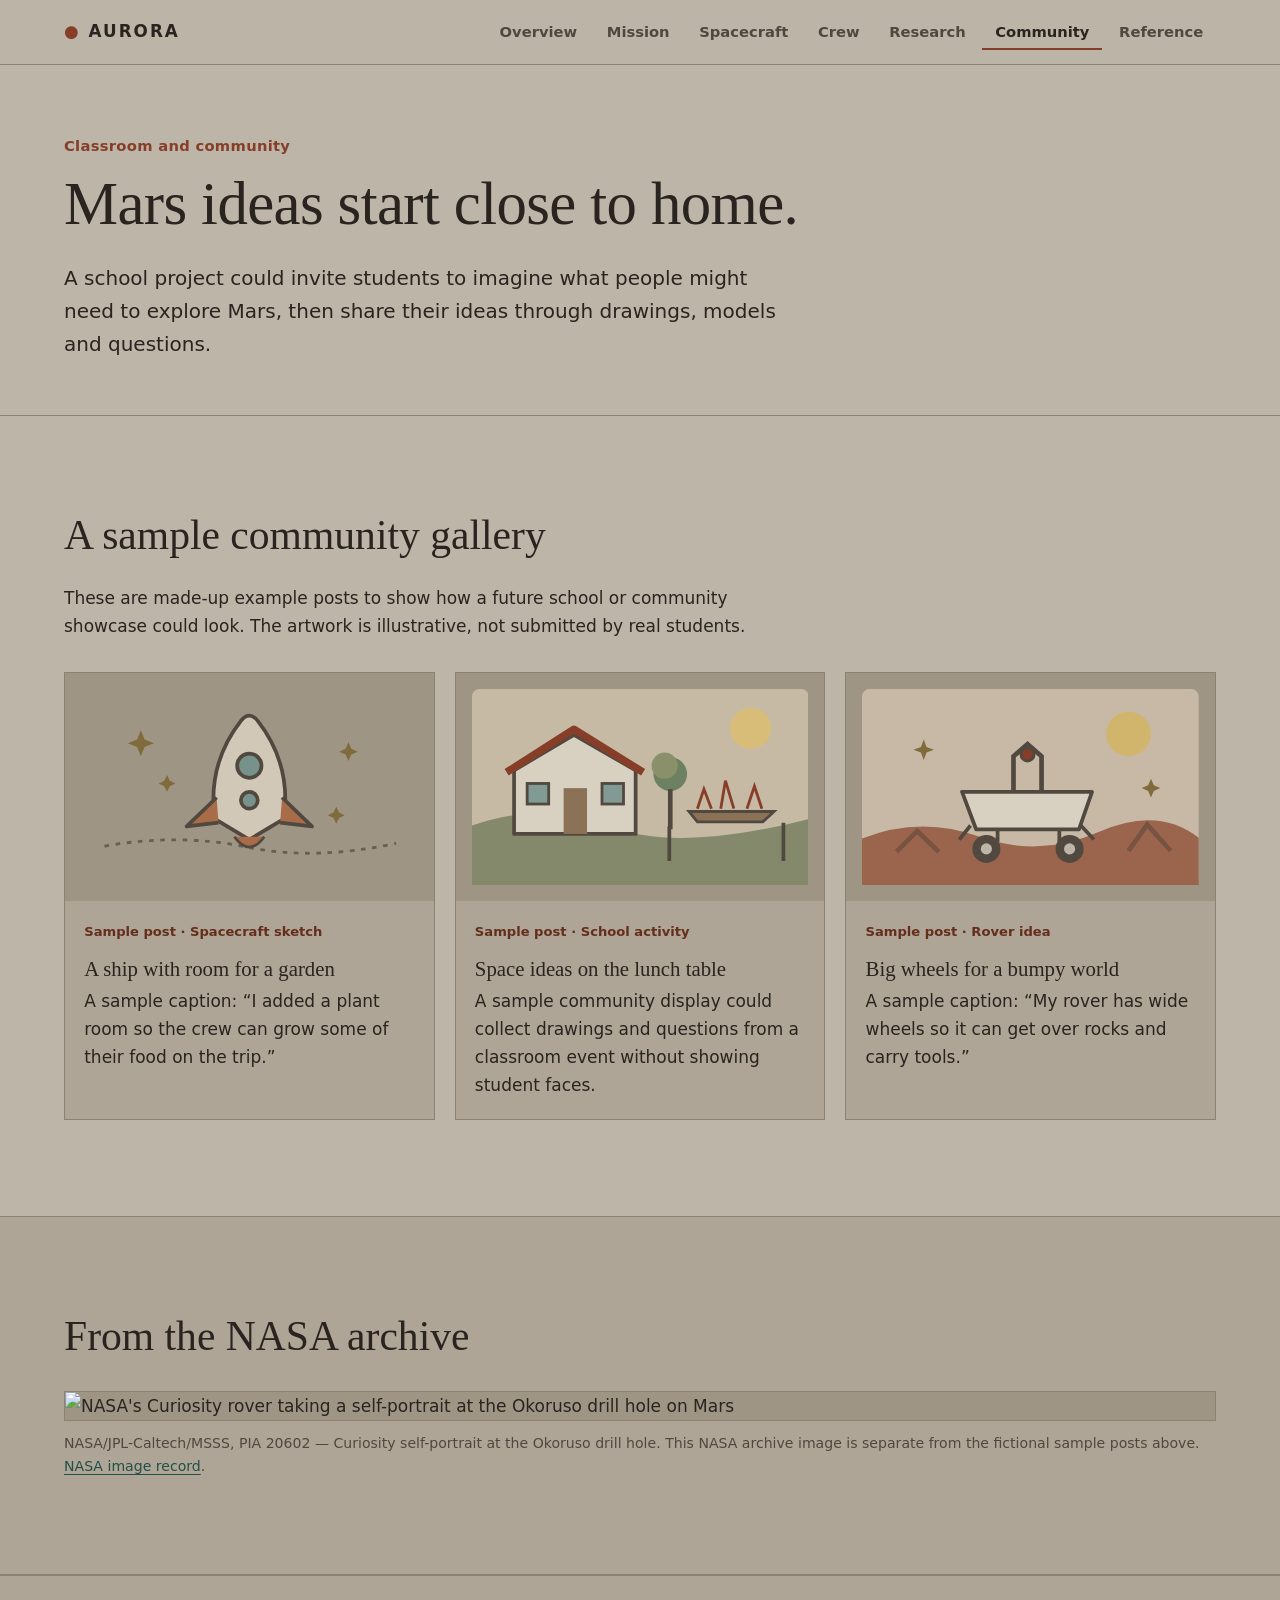
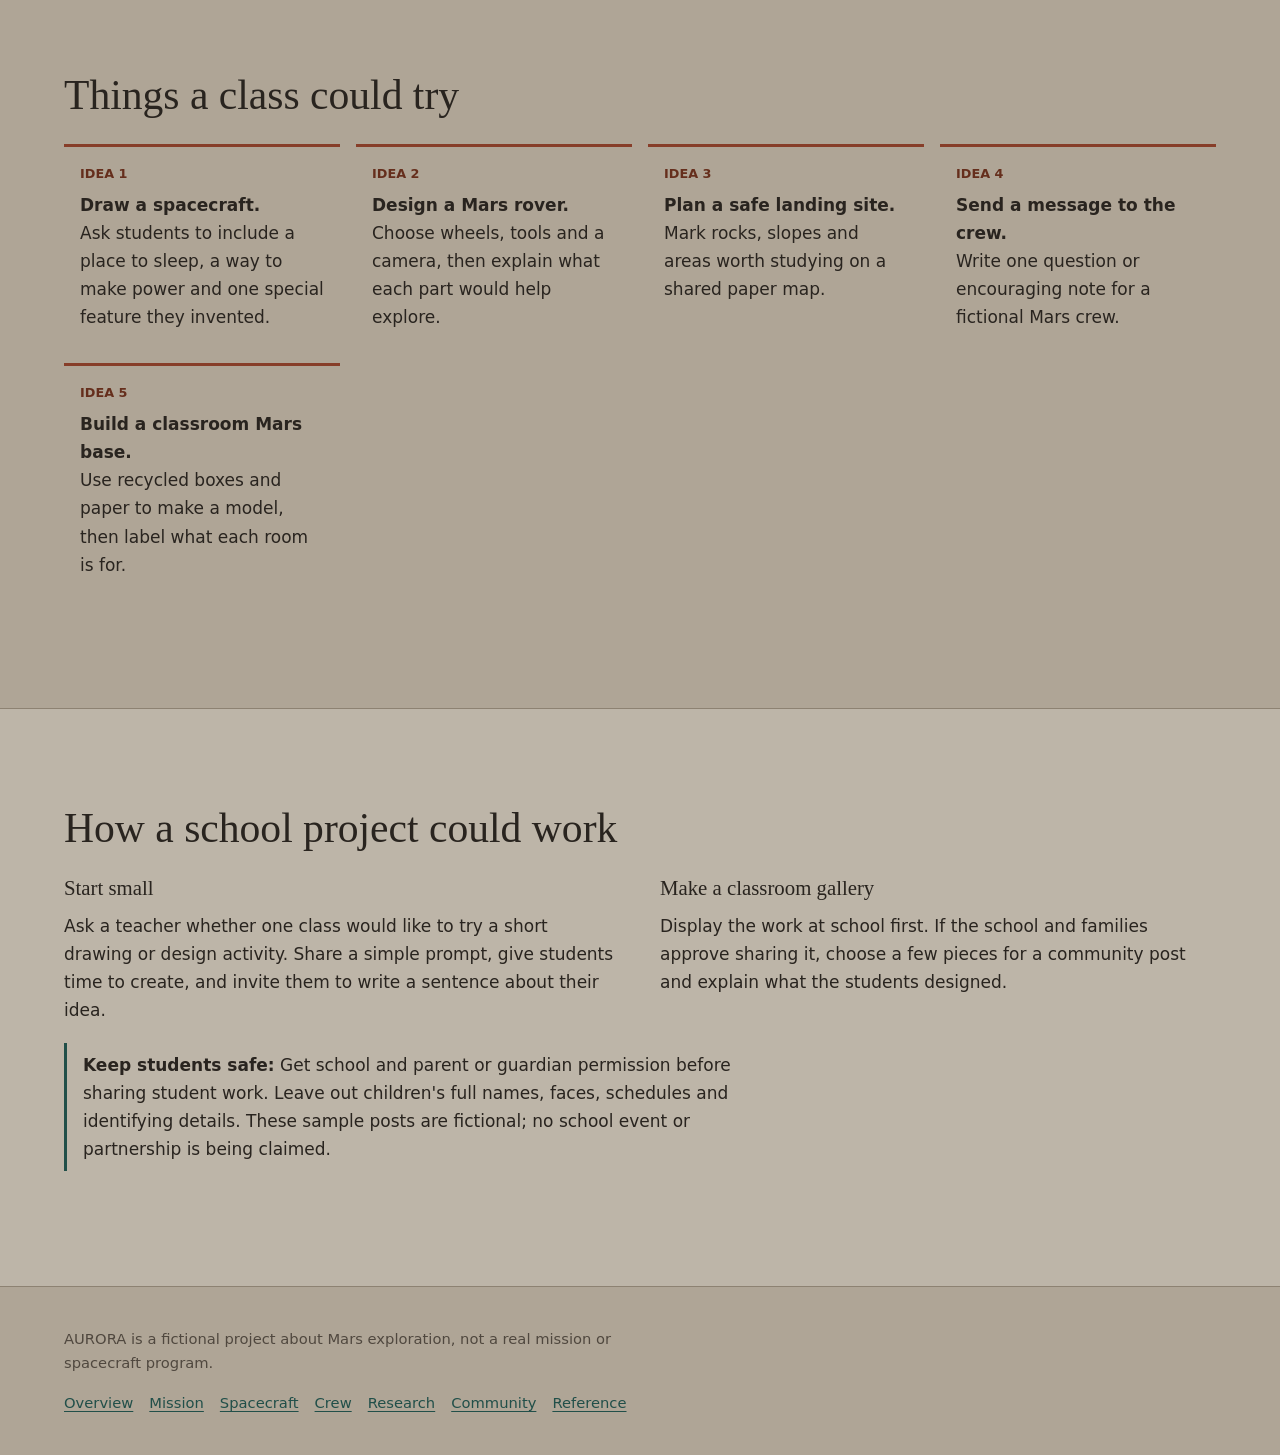
==== aurora-site/aurora/community.html @ b1626e79 "Commit 1 of new project" ====
<!DOCTYPE html>
<html lang="en" class="no-js">
<head>
  <meta charset="utf-8">
  <meta name="viewport" content="width=device-width, initial-scale=1">
  <title>Community | AURORA</title>
  <meta name="description" content="Sample classroom projects and ideas for bringing Mars exploration to a school community.">
  <meta name="theme-color" content="#bdb5a8">
  <link rel="icon" href="assets/favicon.svg" type="image/svg+xml">
  <link rel="stylesheet" href="css/aurora.css">
  <script defer src="js/site.js"></script>
</head>
<body>
  <a class="skip-link" href="#main">Skip to main content</a>
  <header class="site-header">
    <div class="wrap header-row">
      <a class="brand" href="index.html" aria-label="AURORA home"><span>&#9679;</span> AURORA</a>
      <button class="nav-toggle" type="button" aria-expanded="false" aria-controls="site-nav">MENU</button>
      <nav class="site-nav" id="site-nav" aria-label="Main">
        <ul>
          <li><a href="index.html">Overview</a></li>
          <li><a href="mission.html">Mission</a></li>
          <li><a href="spacecraft.html">Spacecraft</a></li>
          <li><a href="crew.html">Crew</a></li>
          <li><a href="research.html">Research</a></li>
          <li><a href="community.html" aria-current="page">Community</a></li>
          <li><a href="reference.html">Reference</a></li>
        </ul>
      </nav>
    </div>
  </header>
  <main id="main">
    <div class="page-head">
      <div class="wrap">
        <p class="eyebrow">Classroom and community</p>
        <h1>Mars ideas start close to home.</h1>
        <p class="lede">A school project could invite students to imagine what people might need to explore Mars, then share their ideas through drawings, models and questions.</p>
      </div>
    </div>

    <section aria-labelledby="gallery-heading">
      <div class="wrap">
        <h2 id="gallery-heading">A sample community gallery</h2>
        <p>These are made-up example posts to show how a future school or community showcase could look. The artwork is illustrative, not submitted by real students.</p>
        <div class="community-grid">
          <article class="community-card">
            <div class="community-art">
              <svg viewBox="0 0 360 210" role="img" aria-labelledby="rocket-title rocket-desc">
                <title id="rocket-title">Sample student-style spacecraft drawing</title>
                <desc id="rocket-desc">A playful hand-drawn spacecraft with round windows, fins and stars.</desc>
                <path d="M25 168 Q105 154 177 169 T337 165" fill="none" stroke="#675f52" stroke-width="3" stroke-dasharray="5 7"/>
                <path d="M171 34 Q135 80 143 139 L180 161 L217 139 Q225 80 189 34 Q180 23 171 34Z" fill="#d2c8b7" stroke="#51493f" stroke-width="4" stroke-linejoin="round"/>
                <path d="M145 116 L113 147 L147 143 M215 116 L247 147 L213 143" fill="#a96c49" stroke="#51493f" stroke-width="4" stroke-linejoin="round"/>
                <circle cx="180" cy="82" r="13" fill="#77918b" stroke="#51493f" stroke-width="4"/>
                <circle cx="180" cy="119" r="9" fill="#77918b" stroke="#51493f" stroke-width="4"/>
                <path d="M164 158 Q180 180 196 158" fill="#a96c49" stroke="#51493f" stroke-width="3"/>
                <path d="M64 44l4 10 10 4-10 4-4 10-4-10-10-4 10-4z M286 57l3 7 7 3-7 3-3 7-3-7-7-3 7-3z" fill="#806b3c"/>
                <path d="M92 92l3 6 6 3-6 3-3 6-3-6-6-3 6-3z M273 126l3 6 6 3-6 3-3 6-3-6-6-3 6-3z" fill="#806b3c"/>
              </svg>
            </div>
            <div class="community-card-copy">
              <p class="sample-label">Sample post · Spacecraft sketch</p>
              <h3>A ship with room for a garden</h3>
              <p>A sample caption: “I added a plant room so the crew can grow some of their food on the trip.”</p>
            </div>
          </article>
          <article class="community-card">
            <div class="community-art">
              <svg viewBox="0 0 360 210" role="img" aria-labelledby="town-title town-desc">
                <title id="town-title">Illustration of a school community gathering</title>
                <desc id="town-desc">A school building, trees and a table with colorful spacecraft drawings, with no people shown.</desc>
                <rect width="360" height="210" rx="8" fill="#c7baa5"/>
                <circle cx="298" cy="42" r="22" fill="#d8bd79"/>
                <path d="M0 146 Q76 119 148 147 T360 139 V210 H0Z" fill="#85896c"/>
                <path d="M45 87 L109 49 L175 87 V155 H45Z" fill="#d8d0c0" stroke="#51493f" stroke-width="4" stroke-linejoin="round"/>
                <path d="M37 89 L109 43 L183 89" fill="none" stroke="#873e29" stroke-width="8" stroke-linejoin="round"/>
                <rect x="98" y="106" width="25" height="49" fill="#8b7257"/>
                <rect x="59" y="101" width="23" height="22" fill="#829a94" stroke="#51493f" stroke-width="3"/>
                <rect x="139" y="101" width="23" height="22" fill="#829a94" stroke="#51493f" stroke-width="3"/>
                <path d="M232 131h91l-12 11h-70z" fill="#8b7257" stroke="#51493f" stroke-width="3"/>
                <path d="M241 128l7-21 8 21 M266 128l5-30 9 30 M294 128l8-24 8 24" fill="none" stroke="#873e29" stroke-width="3"/>
                <path d="M211 147v37 M333 143v41" stroke="#51493f" stroke-width="4"/>
                <circle cx="212" cy="91" r="18" fill="#6d8061"/>
                <circle cx="206" cy="82" r="14" fill="#89906a"/>
                <path d="M212 107v43" stroke="#51493f" stroke-width="5"/>
              </svg>
            </div>
            <div class="community-card-copy">
              <p class="sample-label">Sample post · School activity</p>
              <h3>Space ideas on the lunch table</h3>
              <p>A sample community display could collect drawings and questions from a classroom event without showing student faces.</p>
            </div>
          </article>
          <article class="community-card">
            <div class="community-art">
              <svg viewBox="0 0 360 210" role="img" aria-labelledby="rover-title rover-desc">
                <title id="rover-title">Sample student-style Mars rover drawing</title>
                <desc id="rover-desc">A simple rover with large wheels, a camera mast and a red rocky landscape.</desc>
                <rect width="360" height="210" rx="8" fill="#c8b9a7"/>
                <circle cx="285" cy="48" r="24" fill="#d1b56c"/>
                <path d="M0 160 Q62 135 126 158 T253 153 T360 159 V210 H0Z" fill="#9a654c"/>
                <path d="M37 174l22-22 23 22 M285 173l20-28 25 28" fill="none" stroke="#795342" stroke-width="5"/>
                <path d="M107 110h139l-14 40H122z" fill="#d8d0c0" stroke="#51493f" stroke-width="4" stroke-linejoin="round"/>
                <path d="M162 110V72l15-13 15 13v38" fill="none" stroke="#51493f" stroke-width="5"/>
                <circle cx="177" cy="70" r="7" fill="#873e29" stroke="#51493f" stroke-width="3"/>
                <path d="M116 146l-12 15 M234 146l14 15 M145 149v15 M211 149v15" stroke="#51493f" stroke-width="4"/>
                <circle cx="133" cy="171" r="15" fill="#51493f"/><circle cx="222" cy="171" r="15" fill="#51493f"/>
                <circle cx="133" cy="171" r="6" fill="#bdb5a8"/><circle cx="222" cy="171" r="6" fill="#bdb5a8"/>
                <path d="M66 54l3 8 8 3-8 3-3 8-3-8-8-3 8-3z M309 96l3 7 7 3-7 3-3 7-3-7-7-3 7-3z" fill="#806b3c"/>
              </svg>
            </div>
            <div class="community-card-copy">
              <p class="sample-label">Sample post · Rover idea</p>
              <h3>Big wheels for a bumpy world</h3>
              <p>A sample caption: “My rover has wide wheels so it can get over rocks and carry tools.”</p>
            </div>
          </article>
        </div>
      </div>
    </section>

    <section class="band" aria-label="NASA Mars archive image">
      <div class="wrap">
        <h2>From the NASA archive</h2>
        <figure class="nasa-figure nasa-figure--portrait">
          <img src="https://assets.science.nasa.gov/dynamicimage/assets/science/psd/mars/resources/detail_files/7/7856_mars-curiosity-rover-self-portrait-pia20602-full2.jpg" alt="NASA's Curiosity rover taking a self-portrait at the Okoruso drill hole on Mars" loading="lazy" decoding="async">
          <figcaption>NASA/JPL-Caltech/MSSS, PIA 20602 — Curiosity self-portrait at the Okoruso drill hole. This NASA archive image is separate from the fictional sample posts above. <a href="https://science.nasa.gov/resource/curiosity-self-portrait-at-okoruso-drill-hole/">NASA image record</a>.</figcaption>
        </figure>
      </div>
    </section>

    <section class="band" aria-labelledby="activities-heading">
      <div class="wrap">
        <h2 id="activities-heading">Things a class could try</h2>
        <ol class="activity-list">
          <li><strong>Draw a spacecraft.</strong><br>Ask students to include a place to sleep, a way to make power and one special feature they invented.</li>
          <li><strong>Design a Mars rover.</strong><br>Choose wheels, tools and a camera, then explain what each part would help explore.</li>
          <li><strong>Plan a safe landing site.</strong><br>Mark rocks, slopes and areas worth studying on a shared paper map.</li>
          <li><strong>Send a message to the crew.</strong><br>Write one question or encouraging note for a fictional Mars crew.</li>
          <li><strong>Build a classroom Mars base.</strong><br>Use recycled boxes and paper to make a model, then label what each room is for.</li>
        </ol>
      </div>
    </section>

    <section aria-labelledby="how-heading">
      <div class="wrap">
        <h2 id="how-heading">How a school project could work</h2>
        <div class="cols">
          <div>
            <h3>Start small</h3>
            <p>Ask a teacher whether one class would like to try a short drawing or design activity. Share a simple prompt, give students time to create, and invite them to write a sentence about their idea.</p>
          </div>
          <div>
            <h3>Make a classroom gallery</h3>
            <p>Display the work at school first. If the school and families approve sharing it, choose a few pieces for a community post and explain what the students designed.</p>
          </div>
        </div>
        <p class="community-note"><strong>Keep students safe:</strong> Get school and parent or guardian permission before sharing student work. Leave out children's full names, faces, schedules and identifying details. These sample posts are fictional; no school event or partnership is being claimed.</p>
      </div>
    </section>
  </main>
  <footer class="site-footer">
    <div class="wrap">
      <p>AURORA is a fictional project about Mars exploration, not a real mission or spacecraft program.</p>
      <ul>
        <li><a href="index.html">Overview</a></li>
        <li><a href="mission.html">Mission</a></li>
        <li><a href="spacecraft.html">Spacecraft</a></li>
        <li><a href="crew.html">Crew</a></li>
        <li><a href="research.html">Research</a></li>
        <li><a href="community.html">Community</a></li>
        <li><a href="reference.html">Reference</a></li>
      </ul>
    </div>
  </footer>
</body>
</html>
---- aurora-site/aurora/css/aurora.css ----
/* AURORA — fictional crewed Mars mission concept. Educational project.
   Shared stylesheet. No external fonts or libraries. */

:root {
  --ink: #bdb5a8;
  --ink-2: #afa596;
  --ink-3: #9f9585;
  --bone: #29241f;
  --bone-dim: #50483f;
  --rust: #873e29;
  --rust-deep: #652e1c;
  --teal: #214f49;
  --amber: #684b14;
  --line: #8d8272;
  --serif: Georgia, "Iowan Old Style", "Palatino Linotype", Palatino, serif;
  --mono: ui-monospace, "SF Mono", "Cascadia Mono", Consolas, "Liberation Mono", monospace;
  --sans: system-ui, -apple-system, "Segoe UI", Roboto, Helvetica, Arial, sans-serif;
  --wrap: 72rem;
}

*, *::before, *::after { box-sizing: border-box; }
html { scroll-behavior: smooth; -webkit-text-size-adjust: 100%; }
body {
  margin: 0;
  background: var(--ink);
  color: var(--bone);
  font-family: var(--sans);
  font-size: 1.0625rem;
  line-height: 1.65;
}
img, svg { max-width: 100%; display: block; }
a { color: var(--teal); text-underline-offset: 3px; }
a:hover { color: var(--bone); }
:focus-visible { outline: 3px solid var(--amber); outline-offset: 3px; border-radius: 2px; }

.skip-link {
  position: absolute; left: .5rem; top: -4rem; z-index: 100;
  background: var(--amber); color: #111; padding: .6rem 1rem; font-weight: 700;
}
.skip-link:focus { top: .5rem; }

.wrap { width: min(100% - 2.5rem, var(--wrap)); margin-inline: auto; }

/* ---------- Header / nav ---------- */
.site-header {
  position: sticky; top: 0; z-index: 50;
  background: rgba(189,181,168,.96);
  backdrop-filter: blur(8px);
  border-bottom: 1px solid var(--line);
}
.header-row { display: flex; align-items: center; justify-content: space-between; gap: 1rem; min-height: 4rem; }
.brand {
  font-family: var(--sans); letter-spacing: .12em; font-weight: 750;
  color: var(--bone); text-decoration: none; font-size: 1.05rem;
}
.brand span { color: var(--rust); }
.nav-toggle {
  display: none; background: none; color: var(--bone);
  border: 1px solid var(--line); padding: .5rem .85rem;
  font: 600 .9rem var(--sans); cursor: pointer;
}
.site-nav ul { list-style: none; display: flex; gap: .25rem; margin: 0; padding: 0; flex-wrap: wrap; }
.site-nav a {
  display: block; padding: .55rem .8rem; color: var(--bone-dim);
  text-decoration: none; font: 600 .92rem var(--sans);
  border-bottom: 2px solid transparent;
}
.site-nav a:hover { color: var(--bone); }
.site-nav a[aria-current="page"] { color: var(--bone); border-bottom-color: var(--rust); }

@media (max-width: 52rem) {
  .nav-toggle { display: block; }
  .site-nav { display: none; position: absolute; left: 0; right: 0; top: 100%; background: var(--ink-2); border-bottom: 1px solid var(--line); }
  .site-nav.open { display: block; }
  .site-nav ul { flex-direction: column; padding: .5rem 1.25rem 1rem; }
  .site-nav a { padding: .8rem .25rem; font-size: .9rem; }
}

/* ---------- Typography ---------- */
h1, h2, h3 { font-family: var(--serif); font-weight: 400; line-height: 1.12; margin: 0 0 .6em; }
h1 { font-size: clamp(2.4rem, 7vw, 4.6rem); letter-spacing: -.01em; }
h2 { font-size: clamp(1.7rem, 4vw, 2.6rem); }
h3 { font-size: 1.3rem; }
p { margin: 0 0 1.1em; max-width: 66ch; }
.eyebrow {
  font: 600 .92rem var(--sans); letter-spacing: .02em;
  color: var(--rust); margin: 0 0 1rem;
}
.lede { font-size: 1.25rem; color: var(--bone); max-width: 58ch; }
.muted { color: var(--bone-dim); }

/* ---------- Layout blocks ---------- */
section { padding: clamp(3rem, 8vw, 6rem) 0; }
.band { background: var(--ink-2); border-block: 1px solid var(--line); }
.cols { display: grid; gap: 2.5rem; grid-template-columns: repeat(auto-fit, minmax(17rem, 1fr)); }
.split { display: grid; gap: 3rem; grid-template-columns: 1fr; align-items: center; }
@media (min-width: 56rem) { .split { grid-template-columns: 1.1fr 1fr; } .split.flip > :first-child { order: 2; } }

.btn {
  display: inline-block; padding: .8rem 1.4rem; background: var(--rust); color: #fffaf2;
  font: 650 .95rem var(--sans);
  text-decoration: none; border: 2px solid var(--rust);
}
.btn:hover { background: var(--ink-2); border-color: var(--ink-2); color: var(--bone); }
.btn.ghost { background: transparent; color: var(--bone); border-color: var(--line); }
.btn.ghost:hover { border-color: var(--bone); background: transparent; color: var(--bone); }
.actions { display: flex; flex-wrap: wrap; gap: .8rem; margin-top: 1.8rem; }

/* ---------- Hero ---------- */
.hero { padding-top: clamp(2.5rem, 7vw, 5rem); overflow: hidden; }
.hero-grid { display: grid; gap: 2rem; grid-template-columns: 1fr; align-items: center; }
@media (min-width: 56rem) { .hero-grid { grid-template-columns: 1.15fr 1fr; } }
.hero h1 em { color: var(--rust); font-style: normal; }
.stamp {
  display: inline-block; color: var(--rust);
  font: 650 .95rem var(--sans); margin-bottom: 1.2rem;
}
.hero-art { margin: 0; color: var(--bone); }
.hero-art figcaption { font-size: .88rem; color: var(--bone-dim); margin-top: .8rem; max-width: 60ch; }

/* ---------- NASA archive images ---------- */
.nasa-figure { margin: 2rem 0 0; }
.nasa-figure img { width: 100%; height: auto; border: 1px solid var(--line); background: var(--ink-3); }
.nasa-figure figcaption { margin-top: .65rem; color: var(--bone-dim); font-size: .88rem; }
.nasa-figure--portrait img { width: auto; max-width: 100%; max-height: 34rem; margin-inline: auto; }

/* Page header (inner pages) */
.page-head { padding: clamp(2.5rem, 6vw, 4.5rem) 0 2rem; border-bottom: 1px solid var(--line); }
.page-head h1 { font-size: clamp(2.2rem, 6vw, 3.8rem); margin-bottom: .4em; }

/* ---------- Fact dossier ---------- */
.facts { display: grid; grid-template-columns: repeat(auto-fit, minmax(13rem, 1fr)); gap: 0; border: 1px solid var(--line); }
.facts > div { padding: 1.4rem; border-right: 1px solid var(--line); border-bottom: 1px solid var(--line); margin: -1px 0 0 -1px; }
.facts dt { font: 600 .9rem var(--sans); color: var(--bone-dim); }
.facts dd { margin: .3rem 0 0; font: 400 2rem/1.1 var(--serif); color: var(--bone); }
.facts dd small { display: block; font: .85rem var(--sans); color: var(--bone-dim); margin-top: .3rem; }

/* ---------- Timeline ---------- */
.timeline { list-style: none; margin: 2.5rem 0 0; padding: 0 0 0 1.6rem; border-left: 2px solid var(--line); }
.timeline li { position: relative; padding: 0 0 2.6rem 1.8rem; opacity: .55; transition: opacity .4s; }
.timeline li::before {
  content: ""; position: absolute; left: calc(-1.6rem - 7px); top: .45rem;
  width: 12px; height: 12px; border-radius: 50%; background: var(--ink); border: 2px solid var(--line);
  transition: background .3s, border-color .3s;
}
.timeline li.is-active { opacity: 1; }
.timeline li.is-active::before { background: var(--rust); border-color: var(--rust); }
.timeline .when { font: 600 .9rem var(--sans); color: var(--rust); }
.timeline h3 { margin: .3rem 0 .4rem; }
.timeline p { margin-bottom: 0; }
.no-js .timeline li { opacity: 1; }
@media (prefers-reduced-motion: reduce) { .timeline li { transition: none; } html { scroll-behavior: auto; } }

/* ---------- Spacecraft explorer ---------- */
.explorer { display: grid; gap: 2rem; grid-template-columns: 1fr; }
@media (min-width: 56rem) {
  .explorer { grid-template-columns: 1.3fr 1fr; align-items: start; }
  .craft-stage { position: sticky; top: clamp(8rem, 20vh, 12rem); }
}
.craft-stage { background: var(--ink-2); border: 1px solid var(--line); padding: 1rem; }
.craft-stage svg { width: 104%; max-width: none; height: auto; margin-inline: -2%; }
.craft-stage .spacecraft-body { fill: var(--ink-3); stroke: var(--bone-dim); }
.craft-stage .solar-arrays { fill: var(--ink-2); stroke: var(--rust); }
.craft-stage .solar-grid { stroke: var(--line); }
.hotspot { cursor: pointer; }
.hotspot circle.ring { fill: rgba(224,122,79,.15); stroke: var(--rust); stroke-width: 2; }
.hotspot text { fill: var(--bone); font: 700 13px var(--mono); pointer-events: none; }
.hotspot:hover circle.ring, .hotspot:focus circle.ring, .hotspot.on circle.ring { fill: var(--rust); }
.hotspot:hover text, .hotspot:focus text, .hotspot.on text { fill: #140e0a; }
.hotspot:focus-visible { outline: none; }
.hotspot:focus-visible circle.ring { stroke: var(--amber); stroke-width: 4; }
.module-list { list-style: none; margin: 0 0 1.5rem; padding: 0; display: grid; gap: .4rem; }
.module-list button {
  width: 100%; text-align: left; background: var(--ink-2); color: var(--bone);
  border: 1px solid var(--line); padding: .8rem 1rem; font: 600 .95rem var(--sans); cursor: pointer;
}
.module-list button[aria-pressed="true"] { border-color: var(--rust); background: var(--ink-3); }
.module-list button span { font: .72rem var(--mono); color: var(--rust); letter-spacing: .12em; margin-right: .6rem; }
.module-detail { display: grid; gap: 1.5rem; }
.module-item { border-left: 3px solid var(--line); padding: .3rem 0 .3rem 1.2rem; scroll-margin-top: 6rem; opacity: .68; transition: border-color .3s, opacity .3s; }
.module-item.is-active { border-color: var(--rust); opacity: 1; }
.module-item h3 { margin-bottom: .4rem; }
.module-item p:last-child { margin-bottom: 0; }
.no-js .module-item { opacity: 1; }
@media (prefers-reduced-motion: reduce) { .module-item { transition: none; } }

/* ---------- Transit planner ---------- */
.planner { background: var(--ink-2); border: 1px solid var(--line); padding: clamp(1.2rem, 3vw, 2rem); }
.planner fieldset { border: 0; margin: 0 0 1.5rem; padding: 0; }
.planner legend { font: .75rem var(--mono); letter-spacing: .16em; text-transform: uppercase; color: var(--bone-dim); margin-bottom: .6rem; padding: 0; }
.choice { display: flex; align-items: flex-start; gap: .7rem; padding: .6rem 0; }
.choice input { margin-top: .2rem; accent-color: var(--rust); width: 1.6rem; height: 1.6rem; flex: none; }
.planner input[type="range"] { width: 100%; accent-color: var(--rust); }
.fuel-section { margin: 0 0 1.5rem; }
.fuel-section h3 { margin-bottom: .35rem; }
.fuel-section > p { margin-bottom: .8rem; }
.fuel-comparison { display: grid; grid-template-columns: repeat(auto-fit, minmax(12rem, 1fr)); gap: .8rem; }
.fuel-level { display: grid; gap: .2rem; padding: .8rem 1rem; border: 1px solid currentColor; border-radius: 2px; opacity: .8; }
.fuel-fast { color: #9c3e24; }
.fuel-slow { color: #28643a; }
.fuel-level.is-selected { opacity: 1; background: color-mix(in srgb, currentColor 9%, var(--ink-2)); }
.fuel-route, .fuel-selected { font: 600 .78rem var(--sans); }
.fuel-level strong { font-size: 1.05rem; }
.readout { display: grid; grid-template-columns: repeat(auto-fit, minmax(9rem, 1fr)); gap: 1rem; margin-top: 1rem; }
.readout div { border-top: 2px solid var(--rust); padding-top: .6rem; }
.readout b { display: block; font: 400 2rem/1.1 var(--serif); }
.readout span { font: .82rem var(--sans); color: var(--bone-dim); }

/* ---------- Crew ---------- */
.crew-grid { display: grid; gap: 1.5rem; grid-template-columns: repeat(auto-fit, minmax(15rem, 1fr)); margin-top: 2rem; }
.crew-card { border: 1px solid var(--line); background: var(--ink-2); padding: 1.4rem; }
.crew-card svg { width: 4.5rem; height: 4.5rem; margin-bottom: 1rem; }
.crew-card svg circle { fill: var(--ink-3); stroke: var(--rust); }
.crew-card svg path { stroke: var(--bone-dim); }
.crew-card svg text { fill: var(--bone); }
.crew-card .role { font: 600 .82rem var(--sans); color: var(--rust); margin: 0 0 .3rem; }
.crew-card h3 { margin-bottom: .6rem; }
.crew-card dl { margin: 1rem 0 0; font-size: .95rem; }
.crew-card dt { font: 600 .82rem var(--sans); color: var(--bone-dim); margin-top: .8rem; }
.crew-card dd { margin: .15rem 0 0; }

/* ---------- Questions / lists ---------- */
.qlist { list-style: none; margin: 2rem 0 0; padding: 0; counter-reset: q; display: grid; gap: 1.5rem; }
.qlist > li { counter-increment: q; display: grid; grid-template-columns: 3.2rem 1fr; gap: 1rem; padding-bottom: 1.5rem; border-bottom: 1px solid var(--line); }
.qlist > li::before { content: counter(q, decimal-leading-zero); font: 400 2rem/1 var(--serif); color: var(--rust); }
.qlist h3 { margin-bottom: .3rem; }
.qlist p { margin-bottom: .5rem; }

/* ---------- Reference ---------- */
.biblio { padding-left: 1.2rem; }
.biblio li { margin-bottom: 1rem; max-width: 70ch; overflow-wrap: anywhere; }
table.credits { width: 100%; border-collapse: collapse; font-size: .95rem; margin-top: 1rem; }
table.credits th, table.credits td { text-align: left; padding: .7rem .8rem; border-bottom: 1px solid var(--line); vertical-align: top; }
table.credits th { font: .72rem var(--mono); letter-spacing: .14em; text-transform: uppercase; color: var(--bone-dim); }
.table-scroll { overflow-x: auto; }
.notice { border-left: 3px solid var(--rust); padding: .3rem 0 .3rem 1.2rem; max-width: 70ch; }
.notice p:last-child { margin-bottom: 0; }

/* ---------- Footer ---------- */
.site-footer { border-top: 1px solid var(--line); padding: 2.5rem 0; font-size: .92rem; color: var(--bone-dim); background: var(--ink-2); }
.site-footer .wrap { display: flex; flex-wrap: wrap; justify-content: space-between; gap: 1rem 2rem; }
.site-footer p { margin: 0; max-width: 60ch; }
.site-footer ul { list-style: none; display: flex; gap: 1rem; flex-wrap: wrap; margin: 0; padding: 0; }

.next { display: flex; justify-content: space-between; gap: 1rem; flex-wrap: wrap; padding: 2rem 0; border-top: 1px solid var(--line); }

/* ---------- Community ---------- */
.community-grid { display: grid; grid-template-columns: repeat(auto-fit, minmax(min(100%, 19rem), 1fr)); gap: 1.25rem; margin-top: 2rem; }
.community-card { overflow: hidden; background: var(--ink-2); border: 1px solid var(--line); }
.community-art { padding: 1rem; background: var(--ink-3); }
.community-art svg { width: 100%; height: auto; }
.community-card-copy { padding: 1.2rem; }
.sample-label { color: var(--rust-deep); font-size: .82rem; font-weight: 700; }
.community-card h3 { margin-bottom: .45rem; }
.community-card p:last-child { margin-bottom: 0; }
.activity-list { display: grid; grid-template-columns: repeat(auto-fit, minmax(min(100%, 15rem), 1fr)); gap: 1rem; padding: 0; list-style: none; counter-reset: activity; }
.activity-list li { counter-increment: activity; padding: 1rem; background: var(--ink-2); border-top: 3px solid var(--rust); }
.activity-list li::before { content: "IDEA " counter(activity); display: block; margin-bottom: .45rem; color: var(--rust-deep); font-size: .8rem; font-weight: 700; }
.community-note { border-left: 3px solid var(--teal); padding: .5rem 0 .5rem 1rem; }
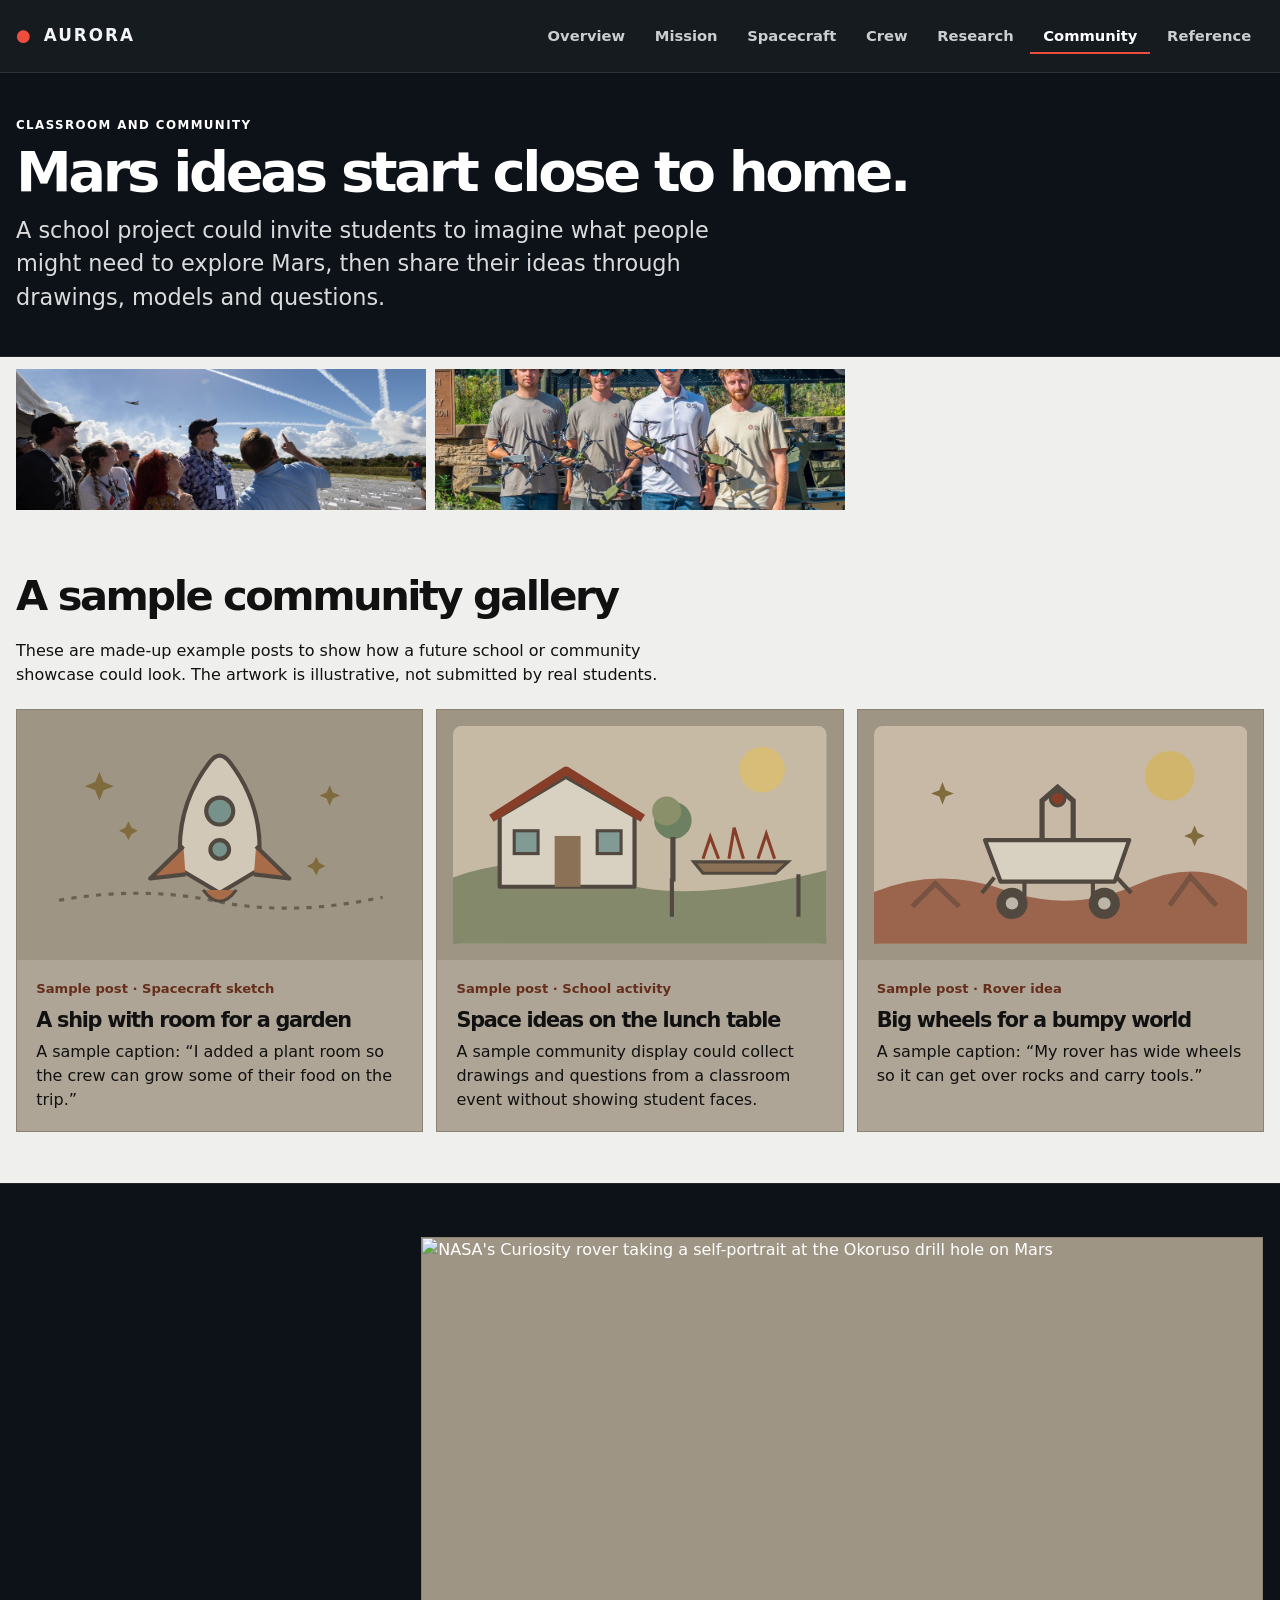
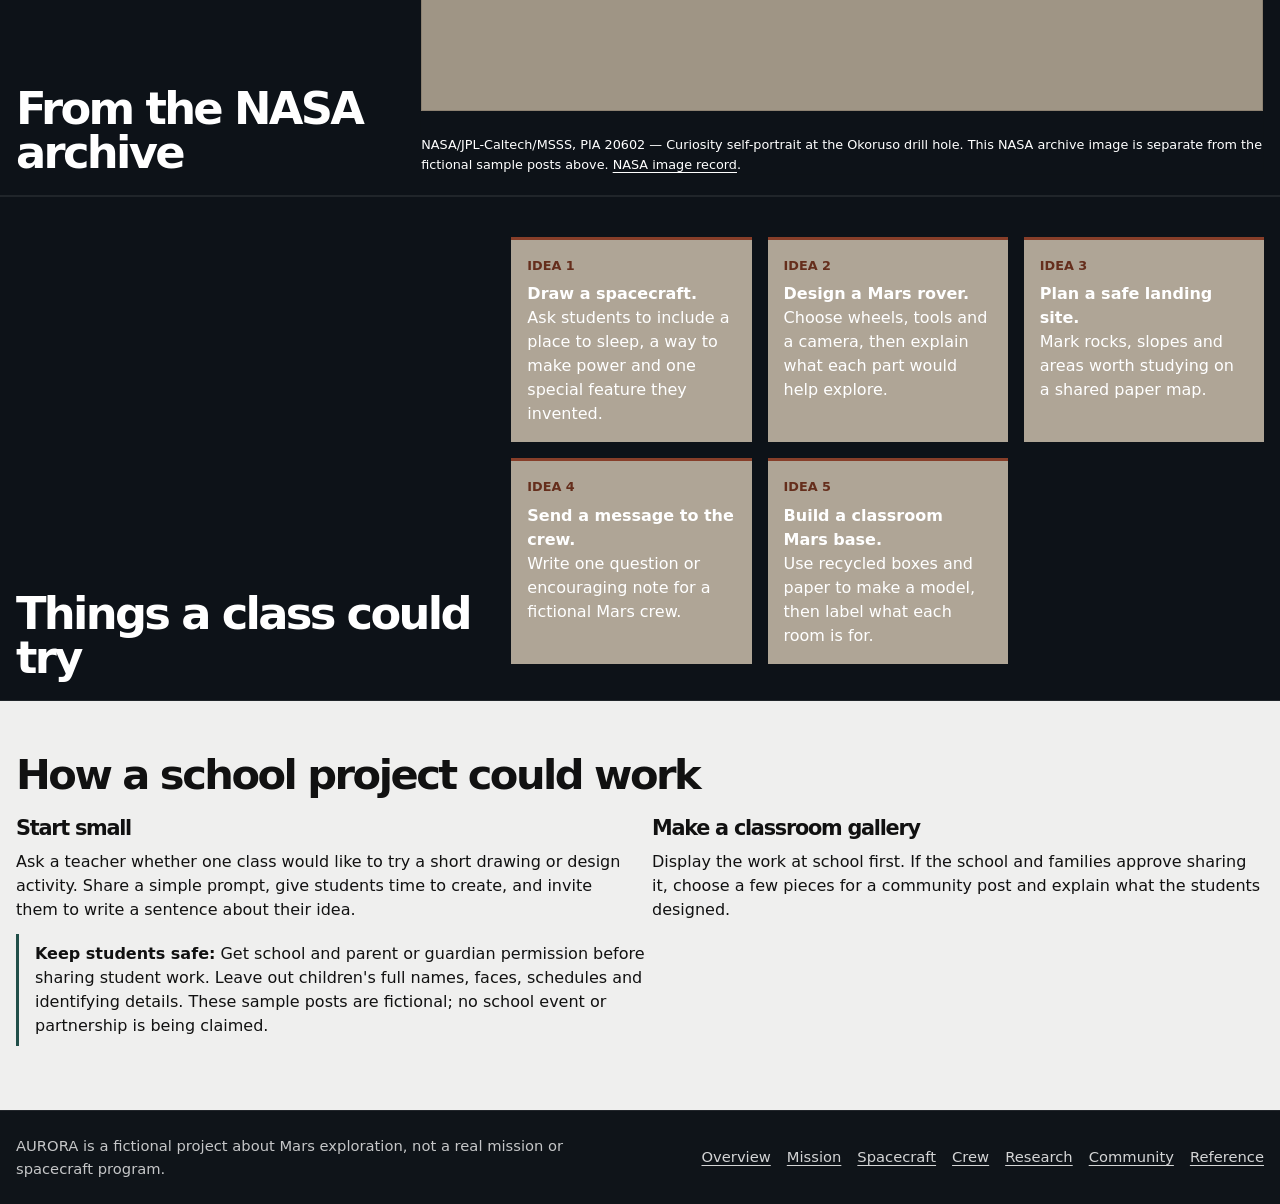
==== commit 5a52bfff: "Commit 2" ====
--- a/aurora-site/aurora/community.html
+++ b/aurora-site/aurora/community.html
@@ -28,6 +28,7 @@
         </ul>
       </nav>
     </div>
+
   </header>
   <main id="main">
     <div class="page-head">
@@ -36,6 +37,11 @@
         <h1>Mars ideas start close to home.</h1>
         <p class="lede">A school project could invite students to imagine what people might need to explore Mars, then share their ideas through drawings, models and questions.</p>
       </div>
+    </div>
+
+    <div class="wrap photo-row" aria-hidden="true">
+      <img src="NASA_files/KSC-20261106-PH-CSH01-0057~large.jpg" alt="" loading="lazy" decoding="async">
+      <img src="NASA_files/usrc-gardner-ag3-team.jpg" alt="" loading="lazy" decoding="async">
     </div>
 
     <section aria-labelledby="gallery-heading">
--- a/aurora-site/aurora/css/aurora.css
+++ b/aurora-site/aurora/css/aurora.css
@@ -257,3 +257,699 @@
 .activity-list li { counter-increment: activity; padding: 1rem; background: var(--ink-2); border-top: 3px solid var(--rust); }
 .activity-list li::before { content: "IDEA " counter(activity); display: block; margin-bottom: .45rem; color: var(--rust-deep); font-size: .8rem; font-weight: 700; }
 .community-note { border-left: 3px solid var(--teal); padding: .5rem 0 .5rem 1rem; }
+
+/* ---------- Modern NASA-inspired editorial layout ---------- */
+:root {
+  --page-bg: #efefee;
+  --page-surface: #f7f5f3;
+  --ink: #111111;
+  --ink-soft: #4b525b;
+  --rule: rgba(17,17,17,0.12);
+  --panel-dark: #101820;
+  --panel-dark-2: #1b2430;
+  --btn-red: #ef4d3d;
+  --btn-red-dark: #d7362d;
+  --accent: #d5b797;
+}
+
+body {
+  background: var(--page-bg);
+  color: var(--ink);
+}
+
+main {
+  background: var(--page-bg);
+}
+
+.wrap {
+  width: min(100% - 2rem, 1280px);
+}
+
+h1, h2, h3 {
+  font-family: var(--sans);
+  font-weight: 800;
+  letter-spacing: -0.06em;
+  color: var(--ink);
+}
+
+p,
+a,
+li,
+dd,
+dt,
+span {
+  color: inherit;
+}
+
+.site-header {
+  position: sticky;
+  top: 0;
+  z-index: 50;
+  background: rgba(15, 20, 25, 0.97);
+  backdrop-filter: blur(8px);
+  border-bottom: 1px solid rgba(255,255,255,0.1);
+  min-height: 72px;
+}
+
+.header-row {
+  min-height: 72px;
+  display: flex;
+  align-items: center;
+  justify-content: space-between;
+  gap: 1rem;
+}
+
+.brand,
+.site-nav a,
+.nav-toggle {
+  color: #f4f5f7;
+}
+
+.brand {
+  font-family: var(--sans);
+  letter-spacing: .12em;
+  font-weight: 750;
+  color: #f4f5f7;
+  text-decoration: none;
+  font-size: 1.05rem;
+}
+
+.brand span {
+  color: var(--btn-red);
+  display: inline-block;
+  margin-right: 0.2rem;
+}
+
+.site-nav ul {
+  list-style: none;
+  display: flex;
+  gap: .25rem;
+  margin: 0;
+  padding: 0;
+  flex-wrap: wrap;
+  align-items: center;
+}
+
+.site-nav a {
+  display: block;
+  padding: .55rem .8rem;
+  color: rgba(244,245,247,0.82);
+  text-decoration: none;
+  font: 600 .92rem var(--sans);
+  border-bottom: 2px solid transparent;
+}
+
+.site-nav a:hover,
+.site-nav a:focus-visible {
+  opacity: 1;
+  color: #fff;
+}
+
+.site-nav a[aria-current="page"] {
+  color: #fff;
+  border-bottom-color: var(--btn-red);
+}
+
+@media (max-width: 52rem) {
+  .site-nav {
+    background: #0f1419;
+    border-bottom: 1px solid rgba(255,255,255,0.1);
+  }
+
+  .site-nav a {
+    color: rgba(244,245,247,0.88);
+  }
+}
+
+.hero {
+  background:
+    linear-gradient(90deg, rgba(11, 14, 17, 0.78) 0%, rgba(11, 14, 17, 0.62) 30%, rgba(11, 14, 17, 0.38) 58%, rgba(8, 9, 12, 0.28) 100%),
+    url('https://images-assets.nasa.gov/image/iss060e097929/iss060e097929~orig.jpg') center/cover no-repeat;
+  min-height: 680px;
+  display: flex;
+  align-items: center;
+  color: #fff;
+  border-bottom: 1px solid rgba(255,255,255,0.08);
+}
+
+.hero-grid {
+  align-items: center;
+  gap: 2rem;
+}
+
+.hero .stamp,
+.hero .eyebrow {
+  color: #f7e6d2;
+  text-transform: uppercase;
+  letter-spacing: 0.12em;
+  font-size: 0.74rem;
+  font-weight: 700;
+  text-shadow: 0 2px 10px rgba(0,0,0,0.35);
+}
+
+.eyebrow {
+  color: var(--ink);
+  text-transform: uppercase;
+  letter-spacing: 0.12em;
+  font-size: 0.74rem;
+  font-weight: 700;
+}
+
+.hero h1 {
+  font-size: clamp(3rem, 5.6vw, 6.5rem);
+  line-height: 0.92;
+  margin: 0 0 1.35rem;
+  color: #fff;
+  max-width: 520px;
+  text-shadow: 0 3px 14px rgba(0,0,0,0.35);
+}
+
+.hero h1 em {
+  color: #fff;
+  font-style: normal;
+}
+
+.hero .lede {
+  font-size: clamp(1.1rem, 2vw, 1.65rem);
+  line-height: 1.45;
+  max-width: 780px;
+  color: rgba(255,255,255,.95);
+  margin-bottom: 1.6rem;
+  text-shadow: 0 2px 10px rgba(0,0,0,0.3);
+}
+
+.btn {
+  background: var(--btn-red);
+  color: #fff;
+  border-color: var(--btn-red);
+  border-radius: 999px;
+  padding: 0.9rem 1.5rem;
+  font-weight: 800;
+  box-shadow: none;
+  letter-spacing: -0.02em;
+  text-shadow: none;
+}
+
+.btn:hover,
+.btn:focus-visible {
+  background: var(--btn-red-dark);
+  border-color: var(--btn-red-dark);
+  color: #fff;
+}
+
+.btn.ghost {
+  background: transparent;
+  border-color: rgba(255,255,255,0.35);
+  color: #fff;
+}
+
+.hero-art {
+  display: none;
+}
+
+.page-head {
+  background: #0d1218;
+  border-bottom: 1px solid rgba(255,255,255,0.08);
+  padding: clamp(2.5rem, 5vw, 4.5rem) 0 2.2rem;
+}
+
+.page-head .eyebrow,
+.page-head h1,
+.page-head .lede {
+  color: #fff;
+}
+
+.page-head .eyebrow {
+  margin-bottom: 0.8rem;
+}
+
+.page-head h1 {
+  font-size: clamp(2.5rem, 5vw, 4.25rem);
+  margin-bottom: 0.65rem;
+  color: #fff;
+}
+
+.page-head .lede {
+  opacity: 0.85;
+  font-size: clamp(1.08rem, 2vw, 1.4rem);
+  line-height: 1.5;
+  max-width: 44rem;
+}
+
+.band {
+  background: #0d1218;
+  border-top: 1px solid rgba(255,255,255,0.08);
+  border-bottom: 1px solid rgba(255,255,255,0.08);
+  padding: 2rem 0 1.5rem;
+  color: #fff;
+}
+
+.band .wrap {
+  display: flex;
+  align-items: end;
+  justify-content: space-between;
+  gap: 1.5rem;
+}
+
+.band h2 {
+  font-size: clamp(2.2rem, 4vw, 4rem);
+  line-height: 0.98;
+  margin-bottom: 0;
+  color: #fff;
+}
+
+.band p {
+  margin: 0;
+  font-size: 1.05rem;
+  color: rgba(255,255,255,0.8);
+}
+
+.timeline {
+  border-left-color: rgba(255,255,255,0.2);
+}
+
+.timeline li {
+  opacity: 1;
+}
+
+.timeline .when,
+.timeline h3,
+.timeline p {
+  color: #fff;
+}
+
+.timeline .when {
+  color: #f7d0a7;
+}
+
+.timeline li::before {
+  background: var(--btn-red);
+  border-color: var(--btn-red);
+}
+
+section[aria-labelledby="goals"],
+section[aria-labelledby="plan-h"],
+section[aria-label="NASA Mars archive image"],
+section[aria-labelledby="facts-h"],
+section[aria-labelledby="path-h"] {
+  background: var(--page-surface);
+}
+
+section[aria-labelledby="goals"],
+section[aria-labelledby="plan-h"],
+section[aria-label="NASA Mars archive image"] {
+  background: #0d1218;
+  color: #fff;
+}
+
+section[aria-labelledby="goals"] h2,
+section[aria-labelledby="goals"] h3,
+section[aria-labelledby="goals"] p,
+section[aria-labelledby="plan-h"] h2,
+section[aria-labelledby="plan-h"] p,
+section[aria-label="NASA Mars archive image"] figcaption,
+section[aria-label="NASA Mars archive image"] a {
+  color: #fff;
+}
+
+section[aria-labelledby="facts-h"] .wrap,
+section[aria-labelledby="path-h"] .wrap {
+  max-width: 1280px;
+}
+
+section[aria-labelledby="facts-h"] h2,
+section[aria-labelledby="path-h"] h2 {
+  font-size: clamp(2.2rem, 4vw, 4rem);
+  line-height: 0.98;
+  margin-bottom: 0.9rem;
+}
+
+.muted {
+  color: var(--ink-soft);
+  font-size: 1.04rem;
+}
+
+.facts {
+  display: grid;
+  grid-template-columns: repeat(5, minmax(0, 1fr));
+  gap: 0;
+  margin-top: 2.2rem;
+  overflow: hidden;
+  border: 1px solid rgba(17,17,17,0.12);
+  background: #111;
+}
+
+.facts > div {
+  padding: 1.2rem 1.15rem 1.3rem;
+  min-height: 170px;
+  border-right: 1px solid rgba(255,255,255,0.08);
+  border-bottom: 1px solid rgba(255,255,255,0.08);
+  background: #111;
+}
+
+.facts > div:nth-child(5n) {
+  border-right: 0;
+}
+
+.facts dt {
+  color: rgba(255,255,255,0.7);
+  letter-spacing: 0.12em;
+  text-transform: uppercase;
+  font-size: 0.72rem;
+  font-weight: 700;
+}
+
+.facts dd {
+  margin: 0.5rem 0 0;
+  color: #fff;
+  font-size: clamp(1.7rem, 2.7vw, 2.7rem);
+  line-height: 1.05;
+  letter-spacing: -0.05em;
+}
+
+.facts dd small {
+  display: block;
+  margin-top: 0.6rem;
+  font-size: 0.82rem;
+  line-height: 1.5;
+  color: rgba(255,255,255,0.75);
+}
+
+.nasa-figure {
+  margin-top: 2.5rem;
+  border: 1px solid var(--rule);
+  overflow: hidden;
+  background: transparent;
+  box-shadow: none;
+}
+
+.nasa-figure img {
+  width: 100%;
+  height: auto;
+  object-fit: cover;
+  display: block;
+  aspect-ratio: 16 / 9;
+}
+
+.nasa-figure figcaption {
+  padding: 0.9rem 0 0;
+  color: var(--ink-soft);
+  font-size: 0.8rem;
+  line-height: 1.5;
+}
+
+.qlist {
+  display: grid;
+  grid-template-columns: repeat(auto-fit, minmax(220px, 1fr));
+  gap: 1.1rem;
+  margin-top: 2rem;
+}
+
+.qlist > li {
+  display: block;
+  padding: 1.2rem 1rem 1.1rem;
+  background: #f4f0ea;
+  border: 1px solid rgba(17,17,17,0.08);
+  border-radius: 0;
+  box-shadow: none;
+}
+
+.qlist > li::before {
+  content: counter(q, decimal-leading-zero);
+  color: var(--btn-red);
+  font-size: 0.68rem;
+  letter-spacing: 0.1em;
+  font-weight: 800;
+  display: inline-block;
+  margin-bottom: 0.7rem;
+}
+
+.qlist h3 {
+  font-size: 1.5rem;
+  margin-bottom: 0.5rem;
+  line-height: 1.08;
+}
+
+.qlist a {
+  color: var(--ink);
+  text-decoration: none;
+}
+
+.qlist a:hover,
+.qlist a:focus-visible {
+  color: var(--btn-red-dark);
+}
+
+.qlist p {
+  color: var(--ink-soft);
+  margin-bottom: 0;
+}
+
+.site-footer {
+  background: #0f1419;
+  color: rgba(255,255,255,0.76);
+  border-top: 1px solid rgba(255,255,255,0.08);
+}
+
+.site-footer .wrap {
+  display: flex;
+  flex-wrap: wrap;
+  justify-content: space-between;
+  align-items: center;
+  gap: 1rem 2rem;
+  padding-top: 1.5rem;
+  padding-bottom: 1.5rem;
+}
+
+.site-footer ul {
+  gap: 1rem;
+}
+
+.site-footer a {
+  color: rgba(255,255,255,0.82);
+}
+
+.site-footer a:hover,
+.site-footer a:focus-visible {
+  color: #fff;
+}
+
+@media (max-width: 56rem) {
+  .site-header {
+    min-height: 60px;
+  }
+
+  .header-row {
+    min-height: 60px;
+  }
+
+  .band .wrap {
+    flex-direction: column;
+    align-items: flex-start;
+  }
+
+  .facts {
+    grid-template-columns: repeat(2, minmax(0, 1fr));
+  }
+
+  .hero {
+    min-height: 560px;
+  }
+}
+
+@media (max-width: 42rem) {
+  .facts {
+    grid-template-columns: 1fr;
+  }
+
+  .facts > div {
+    border-right: 0;
+  }
+
+  .site-nav {
+    display: none;
+  }
+}
+
+/* ---------- Compact information-dense layout ---------- */
+body {
+  font-size: 1rem;
+  line-height: 1.5;
+}
+
+section {
+  padding-block: clamp(1.75rem, 4vw, 3.25rem);
+}
+
+p {
+  margin-bottom: 0.8em;
+}
+
+h1, h2, h3 {
+  margin-bottom: 0.45em;
+}
+
+.hero {
+  min-height: 560px;
+}
+
+.hero h1 {
+  font-size: clamp(2.7rem, 5vw, 5.5rem);
+  margin-bottom: 1rem;
+}
+
+.hero .lede {
+  font-size: clamp(1rem, 1.7vw, 1.35rem);
+  margin-bottom: 1.1rem;
+}
+
+.actions {
+  gap: 0.6rem;
+  margin-top: 1.2rem;
+}
+
+.btn {
+  padding: 0.7rem 1.15rem;
+}
+
+.page-head {
+  padding: clamp(1.75rem, 3.5vw, 3rem) 0 1.5rem;
+}
+
+.page-head h1 {
+  font-size: clamp(2.15rem, 4.5vw, 3.5rem);
+}
+
+.page-head .eyebrow {
+  margin-bottom: 0.55rem;
+}
+
+.band {
+  padding: 1.5rem 0 1.25rem;
+}
+
+.band h2,
+section[aria-labelledby="facts-h"] h2,
+section[aria-labelledby="path-h"] h2 {
+  font-size: clamp(1.8rem, 3.5vw, 3rem);
+}
+
+.cols,
+.split,
+.explorer {
+  gap: 1.5rem;
+}
+
+.timeline {
+  margin-top: 1.5rem;
+}
+
+.timeline li {
+  padding-bottom: 1.5rem;
+}
+
+.facts {
+  margin-top: 1.4rem;
+}
+
+.facts > div {
+  min-height: 138px;
+  padding: 1rem;
+}
+
+.facts dd {
+  font-size: clamp(1.5rem, 2.4vw, 2.35rem);
+}
+
+.nasa-figure {
+  margin-top: 1.75rem;
+}
+
+.qlist,
+.crew-grid,
+.community-grid {
+  gap: 0.8rem;
+  margin-top: 1.4rem;
+}
+
+.qlist > li,
+.crew-card {
+  padding: 1rem;
+}
+
+.qlist h3 {
+  font-size: 1.3rem;
+}
+
+.planner {
+  padding: clamp(1rem, 2vw, 1.5rem);
+}
+
+.planner fieldset,
+.fuel-section {
+  margin-bottom: 1rem;
+}
+
+.readout {
+  gap: 0.7rem;
+}
+
+.site-footer {
+  padding: 1.5rem 0;
+}
+
+.site-footer .wrap {
+  gap: 0.75rem 1.5rem;
+  padding-top: 0;
+  padding-bottom: 0;
+}
+
+.next {
+  padding-block: 1.25rem;
+}
+
+@media (max-width: 56rem) {
+  .hero {
+    min-height: 460px;
+  }
+}
+
+@media (max-width: 42rem) {
+  .hero {
+    min-height: 400px;
+  }
+
+  .facts > div {
+    min-height: 0;
+  }
+
+  .site-nav.open {
+    display: block;
+  }
+}
+
+.photo-row {
+  display: grid;
+  grid-template-columns: repeat(3, minmax(0, 1fr));
+  gap: 0.6rem;
+  margin-block: 0.75rem;
+}
+
+.photo-row img {
+  display: block;
+  width: 100%;
+  height: clamp(5.5rem, 11vw, 9rem);
+  object-fit: cover;
+  background: #101820;
+}
+
+@media (max-width: 42rem) {
+  .photo-row {
+    grid-template-columns: repeat(2, minmax(0, 1fr));
+    gap: 0.4rem;
+  }
+
+  .photo-row img {
+    height: 6rem;
+  }
+}
